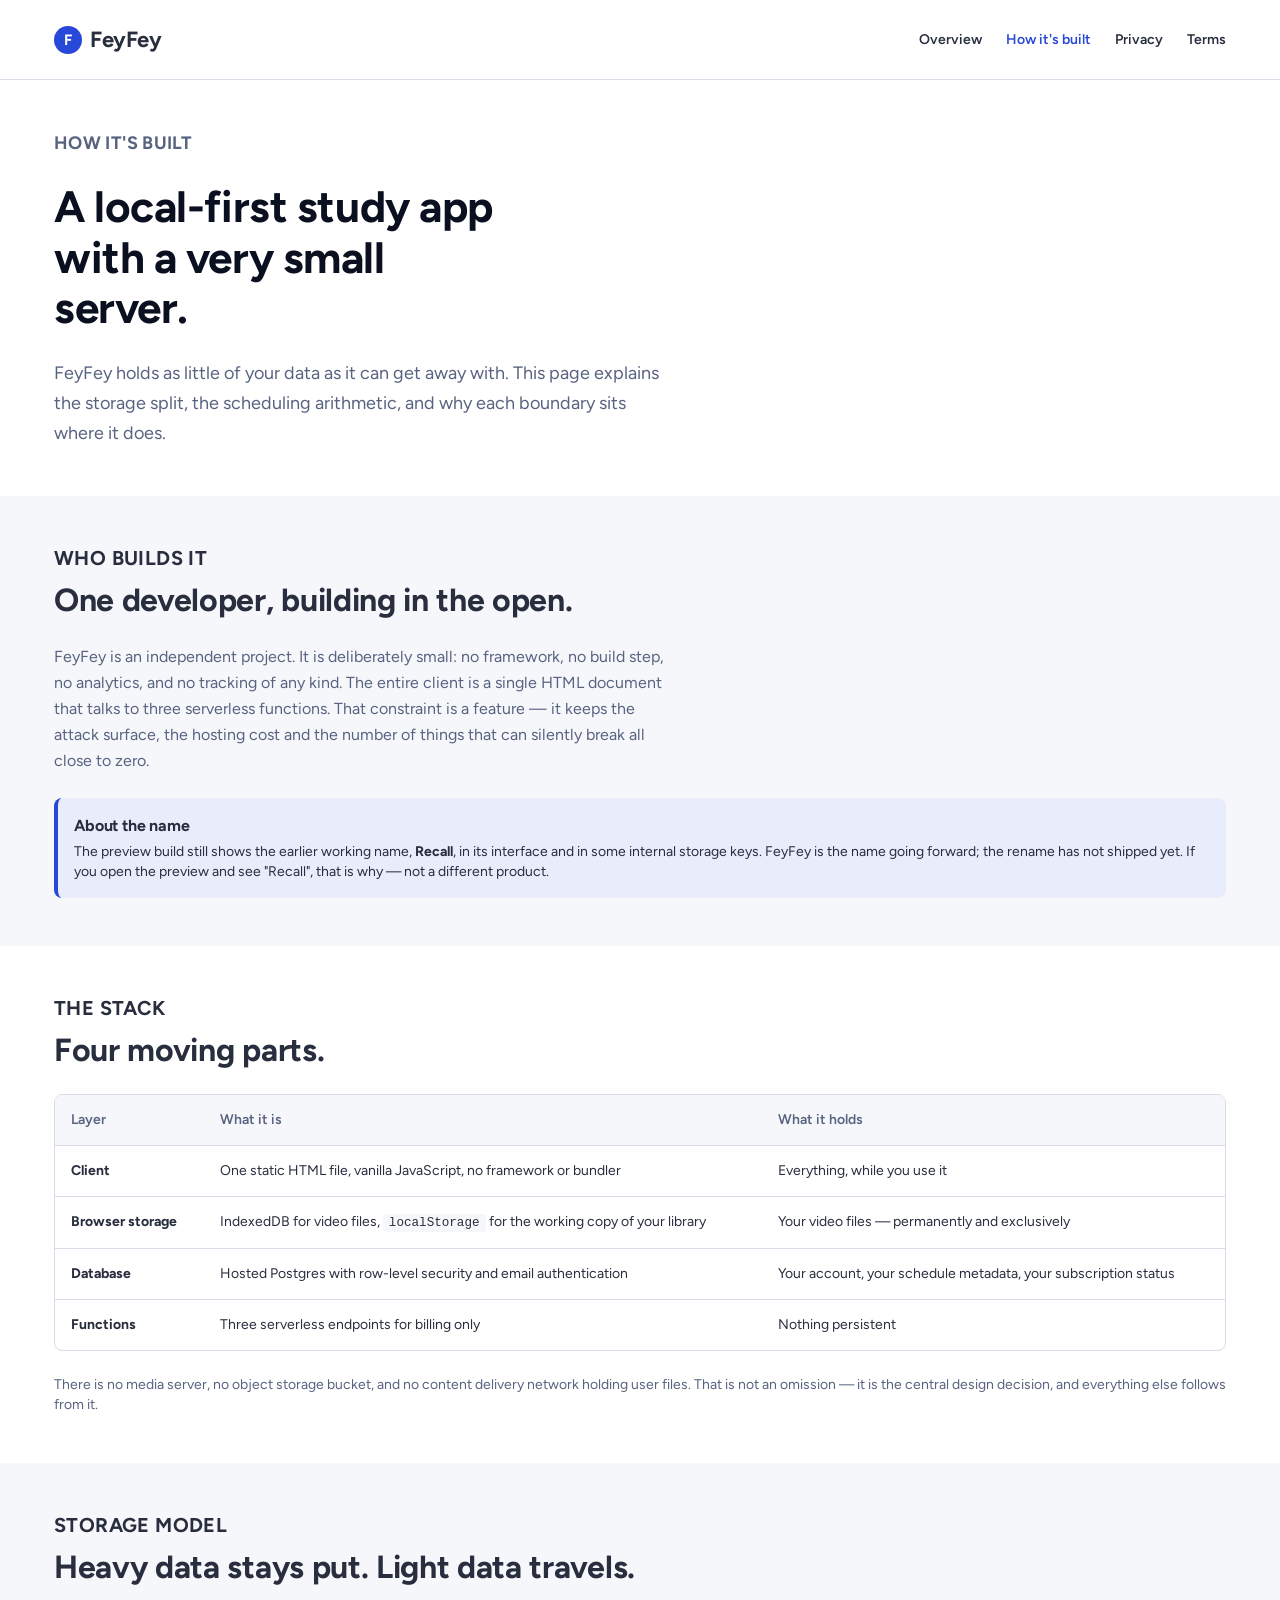
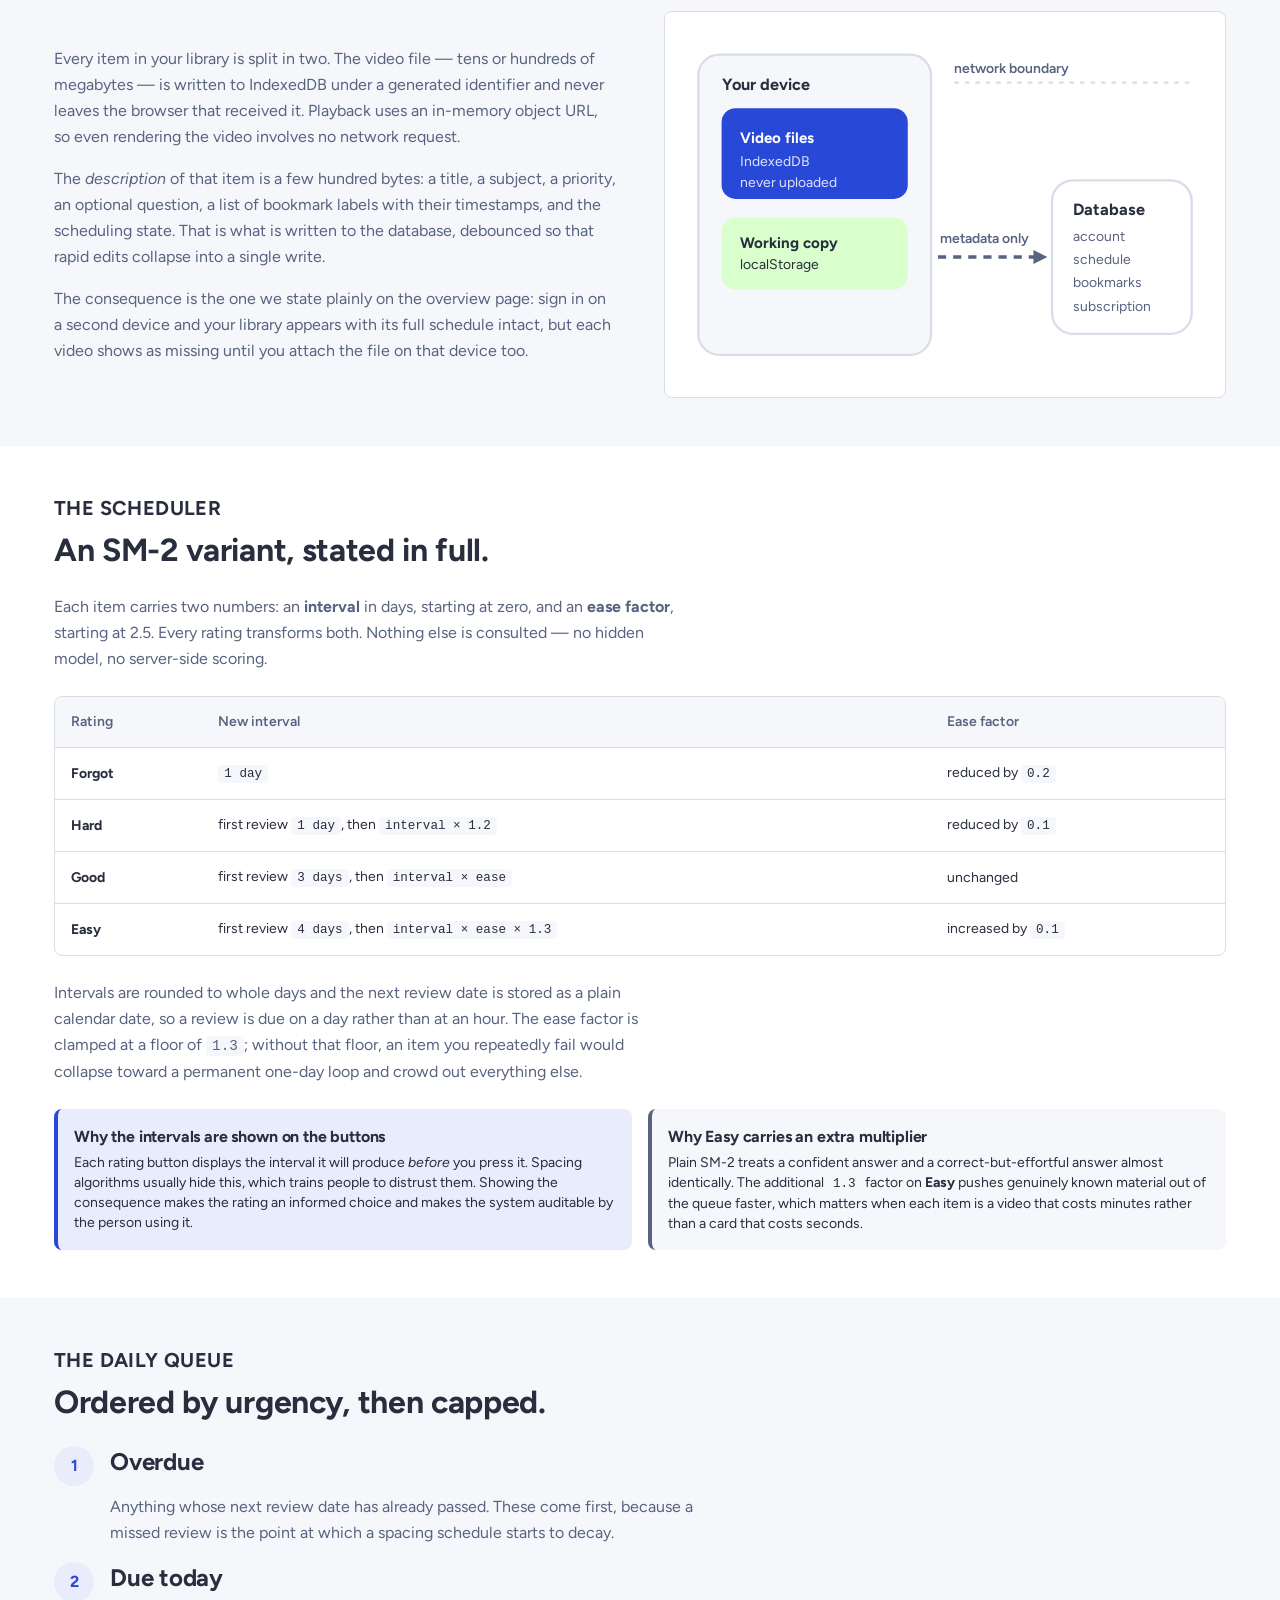
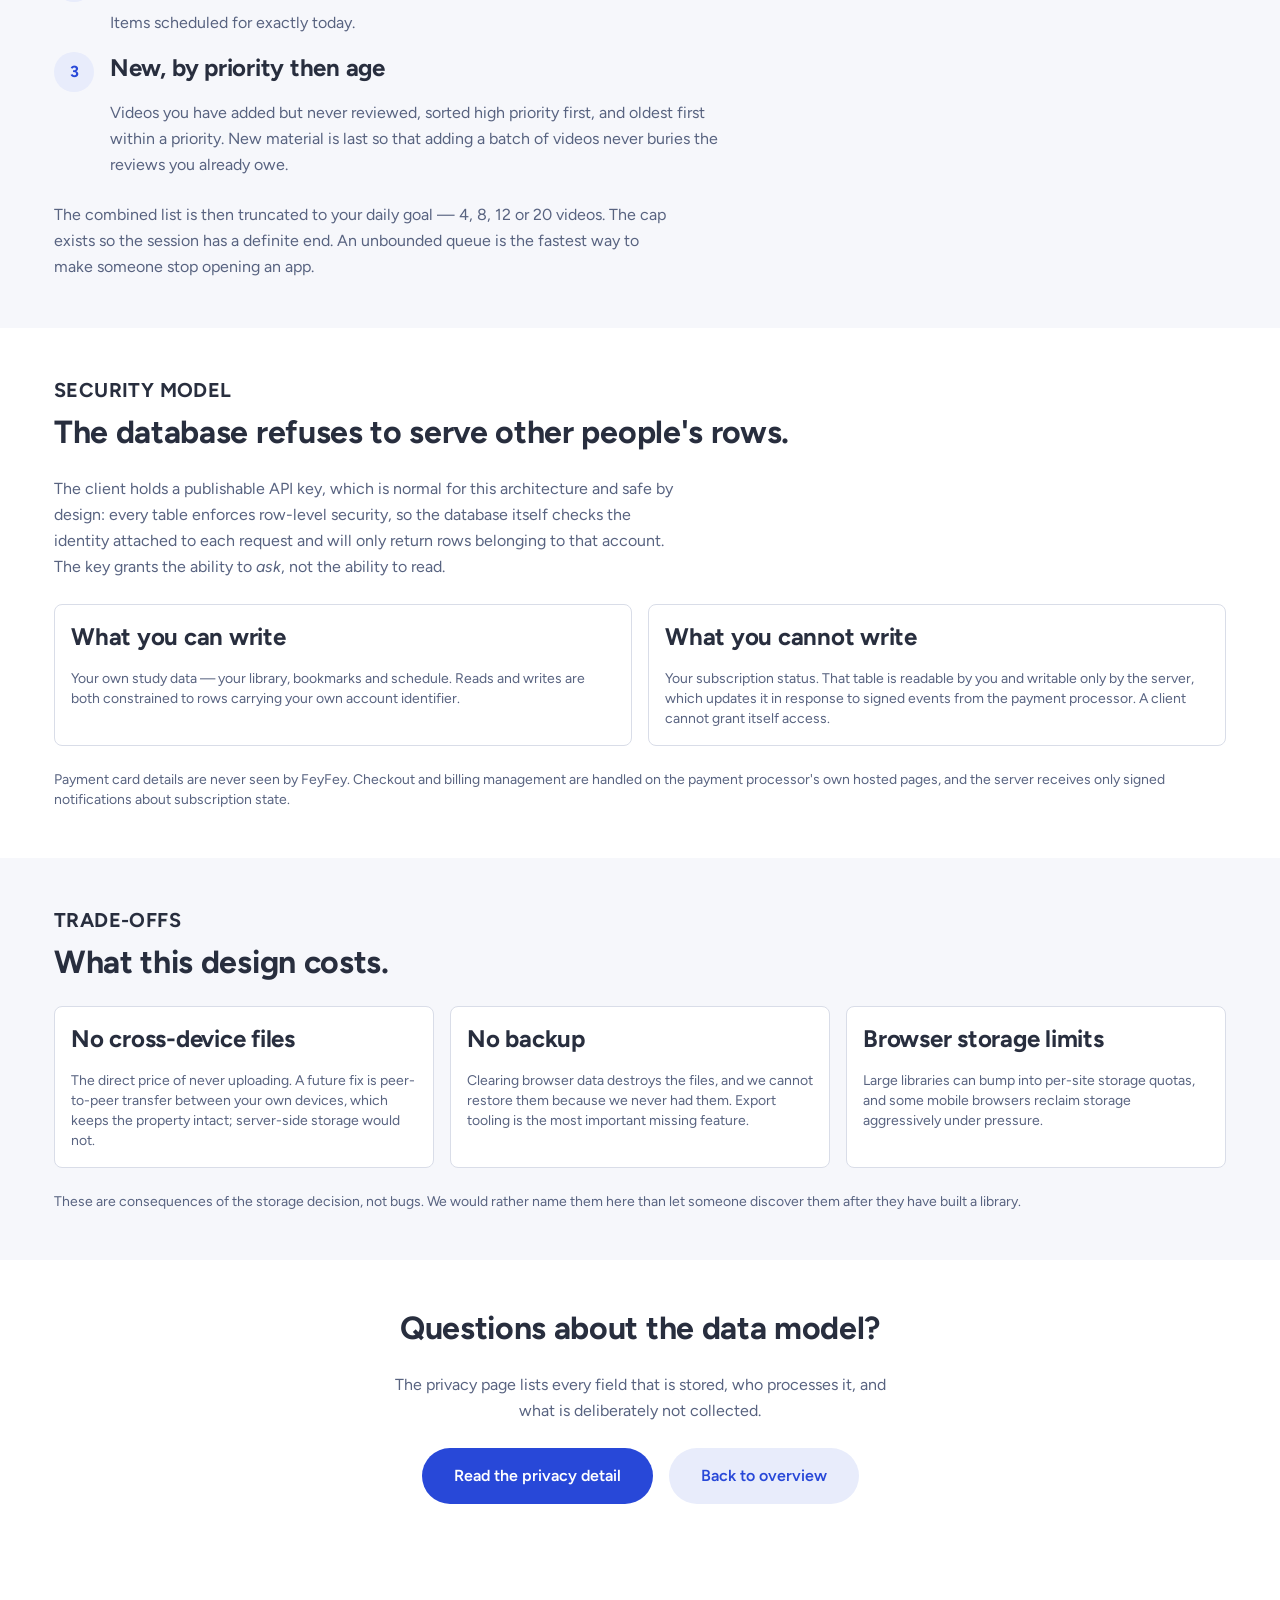
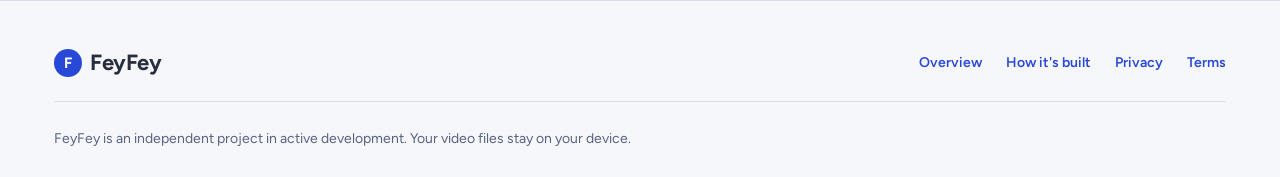
==== developer.html @ ce013bfa "Add FeyFey public site: overview, architecture, privacy and terms Four static pages, no build step. " ====
<!doctype html>
<html lang="en">
<head>
<meta charset="utf-8">
<meta name="viewport" content="width=device-width, initial-scale=1">
<title>How FeyFey is built — architecture, scheduling and data boundaries</title>
<meta name="description" content="The engineering behind FeyFey: a local-first storage model, an SM-2 derived spacing scheduler, row-level security, and the trade-offs behind each decision.">
<link rel="icon" href='data:image/svg+xml,<svg xmlns="http://www.w3.org/2000/svg" viewBox="0 0 64 64"><rect width="64" height="64" rx="16" fill="%232848d8"/><text x="32" y="45" font-family="Figtree,Arial,sans-serif" font-size="38" font-weight="700" fill="%23fff" text-anchor="middle">F</text></svg>'>
<link rel="preconnect" href="https://fonts.googleapis.com">
<link rel="preconnect" href="https://fonts.gstatic.com" crossorigin>
<link href="https://fonts.googleapis.com/css2?family=Figtree:wght@400;600;700&display=swap" rel="stylesheet">
<link rel="stylesheet" href="assets/styles.css">
</head>
<body>

<header class="site-header">
  <div class="container">
    <a class="wordmark" href="index.html"><span class="dot">F</span> FeyFey</a>
    <nav class="site-nav" aria-label="Main">
      <a href="index.html">Overview</a>
      <a href="developer.html" aria-current="page">How it's built</a>
      <a href="privacy.html">Privacy</a>
      <a href="terms.html">Terms</a>
    </nav>
  </div>
</header>

<main>

  <section class="hero">
    <div class="container stack-lg">
      <p class="eyebrow">How it's built</p>
      <h1>A local-first study app with a very small server.</h1>
      <p>FeyFey holds as little of your data as it can get away with. This page explains
         the storage split, the scheduling arithmetic, and why each boundary sits where
         it does.</p>
    </div>
  </section>

  <section class="section section-muted">
    <div class="container stack-lg">
      <div>
        <p class="eyebrow">Who builds it</p>
        <h2 class="h-lg">One developer, building in the open.</h2>
      </div>
      <p class="muted measure">FeyFey is an independent project. It is deliberately small:
         no framework, no build step, no analytics, and no tracking of any kind. The
         entire client is a single HTML document that talks to three serverless functions.
         That constraint is a feature &mdash; it keeps the attack surface, the hosting
         cost and the number of things that can silently break all close to zero.</p>
      <div class="callout callout-info">
        <h3>About the name</h3>
        <p>The preview build still shows the earlier working name, <strong>Recall</strong>,
           in its interface and in some internal storage keys. FeyFey is the name going
           forward; the rename has not shipped yet. If you open the preview and see
           "Recall", that is why &mdash; not a different product.</p>
      </div>
    </div>
  </section>

  <section class="section">
    <div class="container stack-lg">
      <div>
        <p class="eyebrow">The stack</p>
        <h2 class="h-lg">Four moving parts.</h2>
      </div>
      <div class="table-wrap">
        <table>
          <thead>
            <tr><th>Layer</th><th>What it is</th><th>What it holds</th></tr>
          </thead>
          <tbody>
            <tr><td><strong>Client</strong></td><td>One static HTML file, vanilla JavaScript, no framework or bundler</td><td>Everything, while you use it</td></tr>
            <tr><td><strong>Browser storage</strong></td><td>IndexedDB for video files, <code>localStorage</code> for the working copy of your library</td><td>Your video files &mdash; permanently and exclusively</td></tr>
            <tr><td><strong>Database</strong></td><td>Hosted Postgres with row-level security and email authentication</td><td>Your account, your schedule metadata, your subscription status</td></tr>
            <tr><td><strong>Functions</strong></td><td>Three serverless endpoints for billing only</td><td>Nothing persistent</td></tr>
          </tbody>
        </table>
      </div>
      <p class="small muted">There is no media server, no object storage bucket, and no
         content delivery network holding user files. That is not an omission &mdash; it
         is the central design decision, and everything else follows from it.</p>
    </div>
  </section>

  <section class="section section-muted" id="storage">
    <div class="container stack-lg">
      <div>
        <p class="eyebrow">Storage model</p>
        <h2 class="h-lg">Heavy data stays put. Light data travels.</h2>
      </div>
      <div class="split">
        <div class="stack">
          <p class="muted">Every item in your library is split in two. The video file &mdash;
             tens or hundreds of megabytes &mdash; is written to IndexedDB under a
             generated identifier and never leaves the browser that received it.
             Playback uses an in-memory object URL, so even rendering the video involves
             no network request.</p>
          <p class="muted">The <em>description</em> of that item is a few hundred bytes:
             a title, a subject, a priority, an optional question, a list of bookmark
             labels with their timestamps, and the scheduling state. That is what is
             written to the database, debounced so that rapid edits collapse into a
             single write.</p>
          <p class="muted">The consequence is the one we state plainly on the overview
             page: sign in on a second device and your library appears with its full
             schedule intact, but each video shows as missing until you attach the file
             on that device too.</p>
        </div>
        <div class="card" style="padding:var(--space-md)">
          <svg viewBox="0 0 440 290" role="img" aria-label="Diagram: video files remain in browser storage; only metadata crosses the network to the database.">
            <rect x="8" y="16" width="200" height="258" rx="18" fill="var(--color-surface-muted)" stroke="var(--color-border)" stroke-width="2"/>
            <text x="28" y="46" font-size="14" font-weight="700" fill="var(--color-ink)">Your device</text>
            <rect x="28" y="62" width="160" height="78" rx="12" fill="var(--color-primary)"/>
            <text x="44" y="92" font-size="13" font-weight="700" fill="#fff">Video files</text>
            <text x="44" y="112" font-size="12" fill="rgba(255,255,255,.85)">IndexedDB</text>
            <text x="44" y="130" font-size="12" fill="rgba(255,255,255,.85)">never uploaded</text>
            <rect x="28" y="156" width="160" height="62" rx="12" fill="var(--color-accent-lime)"/>
            <text x="44" y="182" font-size="13" font-weight="700" fill="var(--color-ink)">Working copy</text>
            <text x="44" y="200" font-size="12" fill="var(--color-ink)">localStorage</text>

            <path d="M214 190 L300 190" stroke="var(--color-slate)" stroke-width="3" stroke-dasharray="7 6"/>
            <path d="M296 184 L308 190 L296 196 Z" fill="var(--color-slate)"/>
            <text x="216" y="178" font-size="12" font-weight="600" fill="var(--color-slate)">metadata only</text>

            <rect x="312" y="124" width="120" height="132" rx="18" fill="var(--color-surface)" stroke="var(--color-border)" stroke-width="2"/>
            <text x="330" y="154" font-size="14" font-weight="700" fill="var(--color-ink)">Database</text>
            <text x="330" y="176" font-size="12" fill="var(--color-slate)">account</text>
            <text x="330" y="196" font-size="12" fill="var(--color-slate)">schedule</text>
            <text x="330" y="216" font-size="12" fill="var(--color-slate)">bookmarks</text>
            <text x="330" y="236" font-size="12" fill="var(--color-slate)">subscription</text>

            <line x1="228" y1="40" x2="432" y2="40" stroke="var(--color-border)" stroke-width="2" stroke-dasharray="4 5"/>
            <text x="228" y="32" font-size="12" font-weight="600" fill="var(--color-slate)">network boundary</text>
          </svg>
        </div>
      </div>
    </div>
  </section>

  <section class="section" id="scheduler">
    <div class="container stack-lg">
      <div>
        <p class="eyebrow">The scheduler</p>
        <h2 class="h-lg">An SM-2 variant, stated in full.</h2>
      </div>
      <p class="muted measure">Each item carries two numbers: an <strong>interval</strong>
         in days, starting at zero, and an <strong>ease factor</strong>, starting at 2.5.
         Every rating transforms both. Nothing else is consulted &mdash; no hidden model,
         no server-side scoring.</p>

      <div class="table-wrap">
        <table>
          <thead>
            <tr><th>Rating</th><th>New interval</th><th>Ease factor</th></tr>
          </thead>
          <tbody>
            <tr>
              <td><strong>Forgot</strong></td>
              <td><code>1 day</code></td>
              <td>reduced by <code>0.2</code></td>
            </tr>
            <tr>
              <td><strong>Hard</strong></td>
              <td>first review <code>1 day</code>, then <code>interval &times; 1.2</code></td>
              <td>reduced by <code>0.1</code></td>
            </tr>
            <tr>
              <td><strong>Good</strong></td>
              <td>first review <code>3 days</code>, then <code>interval &times; ease</code></td>
              <td>unchanged</td>
            </tr>
            <tr>
              <td><strong>Easy</strong></td>
              <td>first review <code>4 days</code>, then <code>interval &times; ease &times; 1.3</code></td>
              <td>increased by <code>0.1</code></td>
            </tr>
          </tbody>
        </table>
      </div>

      <p class="muted measure">Intervals are rounded to whole days and the next review
         date is stored as a plain calendar date, so a review is due on a day rather than
         at an hour. The ease factor is clamped at a floor of <code>1.3</code>; without
         that floor, an item you repeatedly fail would collapse toward a permanent
         one-day loop and crowd out everything else.</p>

      <div class="grid-2">
        <div class="callout callout-info">
          <h3>Why the intervals are shown on the buttons</h3>
          <p>Each rating button displays the interval it will produce <em>before</em> you
             press it. Spacing algorithms usually hide this, which trains people to
             distrust them. Showing the consequence makes the rating an informed choice
             and makes the system auditable by the person using it.</p>
        </div>
        <div class="callout">
          <h3>Why Easy carries an extra multiplier</h3>
          <p>Plain SM-2 treats a confident answer and a correct-but-effortful answer
             almost identically. The additional <code>1.3</code> factor on
             <strong>Easy</strong> pushes genuinely known material out of the queue
             faster, which matters when each item is a video that costs minutes rather
             than a card that costs seconds.</p>
        </div>
      </div>
    </div>
  </section>

  <section class="section section-muted">
    <div class="container stack-lg">
      <div>
        <p class="eyebrow">The daily queue</p>
        <h2 class="h-lg">Ordered by urgency, then capped.</h2>
      </div>
      <div class="steps">
        <div class="step">
          <div class="stack">
            <h3 class="h-md">Overdue</h3>
            <p class="muted measure">Anything whose next review date has already passed.
               These come first, because a missed review is the point at which a spacing
               schedule starts to decay.</p>
          </div>
        </div>
        <div class="step">
          <div class="stack">
            <h3 class="h-md">Due today</h3>
            <p class="muted measure">Items scheduled for exactly today.</p>
          </div>
        </div>
        <div class="step">
          <div class="stack">
            <h3 class="h-md">New, by priority then age</h3>
            <p class="muted measure">Videos you have added but never reviewed, sorted
               high priority first, and oldest first within a priority. New material is
               last so that adding a batch of videos never buries the reviews you already
               owe.</p>
          </div>
        </div>
      </div>
      <p class="muted measure">The combined list is then truncated to your daily goal
         &mdash; 4, 8, 12 or 20 videos. The cap exists so the session has a definite end.
         An unbounded queue is the fastest way to make someone stop opening an app.</p>
    </div>
  </section>

  <section class="section">
    <div class="container stack-lg">
      <div>
        <p class="eyebrow">Security model</p>
        <h2 class="h-lg">The database refuses to serve other people's rows.</h2>
      </div>
      <p class="muted measure">The client holds a publishable API key, which is normal
         for this architecture and safe by design: every table enforces row-level
         security, so the database itself checks the identity attached to each request
         and will only return rows belonging to that account. The key grants the ability
         to <em>ask</em>, not the ability to read.</p>
      <div class="grid-2">
        <div class="card stack">
          <h3 class="h-md">What you can write</h3>
          <p class="muted small">Your own study data &mdash; your library, bookmarks and
             schedule. Reads and writes are both constrained to rows carrying your own
             account identifier.</p>
        </div>
        <div class="card stack">
          <h3 class="h-md">What you cannot write</h3>
          <p class="muted small">Your subscription status. That table is readable by you
             and writable only by the server, which updates it in response to signed
             events from the payment processor. A client cannot grant itself access.</p>
        </div>
      </div>
      <p class="small muted">Payment card details are never seen by FeyFey. Checkout and
         billing management are handled on the payment processor's own hosted pages, and
         the server receives only signed notifications about subscription state.</p>
    </div>
  </section>

  <section class="section section-muted">
    <div class="container stack-lg">
      <div>
        <p class="eyebrow">Trade-offs</p>
        <h2 class="h-lg">What this design costs.</h2>
      </div>
      <div class="grid-3">
        <div class="card stack">
          <h3 class="h-md">No cross-device files</h3>
          <p class="muted small">The direct price of never uploading. A future fix is
             peer-to-peer transfer between your own devices, which keeps the property
             intact; server-side storage would not.</p>
        </div>
        <div class="card stack">
          <h3 class="h-md">No backup</h3>
          <p class="muted small">Clearing browser data destroys the files, and we cannot
             restore them because we never had them. Export tooling is the most important
             missing feature.</p>
        </div>
        <div class="card stack">
          <h3 class="h-md">Browser storage limits</h3>
          <p class="muted small">Large libraries can bump into per-site storage quotas,
             and some mobile browsers reclaim storage aggressively under pressure.</p>
        </div>
      </div>
      <p class="small muted">These are consequences of the storage decision, not bugs. We
         would rather name them here than let someone discover them after they have built
         a library.</p>
    </div>
  </section>

  <section class="section">
    <div class="container stack-lg" style="text-align:center">
      <h2 class="h-lg">Questions about the data model?</h2>
      <p class="muted" style="margin-inline:auto;max-width:52ch">The privacy page lists
         every field that is stored, who processes it, and what is deliberately not
         collected.</p>
      <div class="btn-row" style="justify-content:center">
        <a class="btn btn-primary btn-lg" href="privacy.html">Read the privacy detail</a>
        <a class="btn btn-tonal btn-lg" href="index.html">Back to overview</a>
      </div>
    </div>
  </section>

</main>

<footer class="site-footer">
  <div class="container">
    <div class="footer-grid">
      <a class="wordmark" href="index.html"><span class="dot">F</span> FeyFey</a>
      <nav class="footer-links" aria-label="Footer">
        <a href="index.html">Overview</a>
        <a href="developer.html">How it's built</a>
        <a href="privacy.html">Privacy</a>
        <a href="terms.html">Terms</a>
      </nav>
    </div>
    <p class="footer-note">FeyFey is an independent project in active development.
       Your video files stay on your device.</p>
  </div>
</footer>

</body>
</html>
---- assets/styles.css ----
/* FeyFey site design tokens.
   Design language derived from a measured study of calm, friendly study UI
   (see DESIGN-NOTES.md). Brand hue and typeface are FeyFey's own. */

:root {
  /* Brand */
  --color-primary: #2848d8;
  --color-primary-hover: #2338b8;
  --color-on-primary: #ffffff;
  --color-primary-subtle: #e8ecfb;
  --color-primary-subtle-hover: #d6ddf7;
  --color-focus-ring: #93a4ee;

  /* Ink */
  --color-ink: #282e3e;
  --color-ink-strong: #0b1020;
  --color-slate: #586380;

  /* Surfaces */
  --color-surface: #ffffff;
  --color-surface-muted: #f6f7fb;
  --color-surface-muted-hover: #edeff4;
  --color-border: #d9dde8;

  /* Illustration accents. Never used for controls. */
  --color-accent-teal: #12c1cb;
  --color-accent-lime: #d9ffcc;
  --color-accent-amber: #ffb84d;

  /* Type scale */
  --font-sans: Figtree, -apple-system, BlinkMacSystemFont, "Segoe UI", sans-serif;
  --font-mono: ui-monospace, SFMono-Regular, "SF Mono", Menlo, Consolas, monospace;

  --text-display: 44px;      --leading-display: 56px;
  --text-heading-lg: 32px;   --leading-heading-lg: 40px;
  --text-heading-md: 24px;   --leading-heading-md: 32px;
  --text-eyebrow: 20px;      --leading-eyebrow: 28px;
  --text-body-lg: 16px;      --leading-body-lg: 26px;
  --text-body-sm: 14px;      --leading-body-sm: 20px;

  /* Shape */
  --radius-sm: 4px;
  --radius-md: 8px;
  --radius-lg: 24px;
  --radius-pill: 200px;
  --radius-full: 9999px;

  /* Space, 8px grid */
  --space-xxs: 4px;
  --space-xs: 8px;
  --space-sm: 16px;
  --space-md: 24px;
  --space-lg: 32px;
  --space-xl: 48px;
  --container: 1220px;

  /* Elevation. Tinted with ink, never black. */
  --shadow-sm: 0 2px 4px rgba(40, 46, 62, 0.1);
  --shadow-md: 0 4px 16px rgba(40, 46, 62, 0.1);

  /* Motion */
  --motion-fast: 120ms cubic-bezier(0.47, 0, 0.745, 0.715);
  --motion-pop: 350ms cubic-bezier(0.35, 1.85, 0.25, 1);
}

*, *::before, *::after { box-sizing: border-box; }

html { scroll-behavior: smooth; }

body {
  margin: 0;
  background: var(--color-surface);
  color: var(--color-ink);
  font: 400 var(--text-body-lg) / var(--leading-body-lg) var(--font-sans);
  -webkit-font-smoothing: antialiased;
}

h1, h2, h3 { margin: 0; font-weight: 700; letter-spacing: -0.01em; }
p { margin: 0; }
img, svg { display: block; max-width: 100%; }

a {
  color: var(--color-primary);
  font-weight: 600;
  text-decoration: none;
  border-radius: var(--radius-sm);
  transition: color var(--motion-fast);
}
a:hover { color: var(--color-primary-hover); }

:focus-visible {
  outline: 2px solid var(--color-focus-ring);
  outline-offset: 2px;
  border-radius: var(--radius-sm);
}

/* ---------- Layout ---------- */

.container {
  width: 100%;
  max-width: var(--container);
  margin: 0 auto;
  padding: 0 var(--space-md);
}

.section { padding: var(--space-xl) 0; }
.section-muted { background: var(--color-surface-muted); }

.stack > * + * { margin-top: var(--space-sm); }
.stack-lg > * + * { margin-top: var(--space-md); }

.eyebrow {
  font-size: var(--text-eyebrow);
  line-height: var(--leading-eyebrow);
  font-weight: 700;
  text-transform: uppercase;
  letter-spacing: 0.02em;
  color: var(--color-ink);
  margin-bottom: var(--space-xs);
}

.h-lg { font-size: var(--text-heading-lg); line-height: var(--leading-heading-lg); }
.h-md { font-size: var(--text-heading-md); line-height: var(--leading-heading-md); }
.muted { color: var(--color-slate); }
.small { font-size: var(--text-body-sm); line-height: var(--leading-body-sm); }
.measure { max-width: 62ch; }

/* ---------- Header ---------- */

.site-header {
  position: sticky;
  top: 0;
  z-index: 20;
  height: 80px;
  display: flex;
  align-items: center;
  background: var(--color-surface);
  border-bottom: 1px solid var(--color-border);
}

.site-header .container {
  display: flex;
  align-items: center;
  gap: var(--space-md);
}

.wordmark {
  display: inline-flex;
  align-items: center;
  gap: var(--space-xs);
  font-size: 22px;
  font-weight: 700;
  color: var(--color-ink);
  letter-spacing: -0.02em;
}
.wordmark:hover { color: var(--color-ink); }
.wordmark .dot {
  width: 28px;
  height: 28px;
  border-radius: var(--radius-full);
  background: var(--color-primary);
  display: grid;
  place-items: center;
  color: var(--color-on-primary);
  font-size: 15px;
  font-weight: 700;
}

.site-nav {
  display: flex;
  align-items: center;
  gap: var(--space-md);
  margin-left: auto;
}
.site-nav a {
  color: var(--color-ink);
  font-size: var(--text-body-sm);
  font-weight: 600;
}
.site-nav a:hover { color: var(--color-primary-hover); }
.site-nav a[aria-current="page"] { color: var(--color-primary); }

/* ---------- Buttons ---------- */

.btn {
  display: inline-flex;
  align-items: center;
  justify-content: center;
  gap: var(--space-xs);
  border: 0;
  cursor: pointer;
  font-family: inherit;
  font-size: var(--text-body-lg);
  font-weight: 600;
  line-height: 24px;
  padding: 12px 24px;
  border-radius: var(--radius-pill);
  transition: background-color var(--motion-fast), color var(--motion-fast),
              box-shadow var(--motion-fast);
}
.btn-primary { background: var(--color-primary); color: var(--color-on-primary); }
.btn-primary:hover { background: var(--color-primary-hover); color: var(--color-on-primary); }
.btn-tonal { background: var(--color-primary-subtle); color: var(--color-primary); }
.btn-tonal:hover { background: var(--color-primary-subtle-hover); color: var(--color-primary); }
.btn-lg { padding: 16px 32px; }
.btn-sm { font-size: var(--text-body-sm); line-height: 20px; padding: 10px 16px; }

.btn-row { display: flex; flex-wrap: wrap; gap: var(--space-sm); }

.pill {
  display: inline-flex;
  align-items: center;
  gap: 6px;
  background: var(--color-surface-muted);
  color: var(--color-slate);
  font-size: var(--text-body-sm);
  font-weight: 600;
  padding: 6px 14px;
  border-radius: var(--radius-pill);
}
.pill-live::before {
  content: "";
  width: 8px; height: 8px;
  border-radius: var(--radius-full);
  background: var(--color-accent-teal);
}

/* ---------- Hero ---------- */

.hero { padding: var(--space-xl) 0; }
.hero h1 {
  font-size: clamp(32px, 5vw, var(--text-display));
  line-height: 1.15;
  color: var(--color-ink-strong);
  max-width: 16ch;
}
.hero p { font-size: 18px; line-height: 30px; color: var(--color-slate); max-width: 52ch; }

.split {
  display: grid;
  grid-template-columns: 1fr 1fr;
  gap: var(--space-xl);
  align-items: center;
}

/* ---------- Tiles & cards ---------- */

.tiles {
  display: grid;
  grid-template-columns: repeat(3, 1fr);
  gap: var(--space-sm);
}

.tile {
  border-radius: var(--radius-lg);
  padding: var(--space-md);
  overflow: hidden;
  display: flex;
  flex-direction: column;
  gap: var(--space-sm);
  min-height: 240px;
}
.tile h3 { font-size: var(--text-heading-md); line-height: var(--leading-heading-md); }
.tile p { font-size: var(--text-body-sm); line-height: var(--leading-body-sm); }
.tile svg { margin-top: auto; }

.tile-primary { background: var(--color-primary); color: var(--color-on-primary); }
.tile-primary p { color: rgba(255, 255, 255, 0.82); }
.tile-teal { background: var(--color-accent-teal); color: var(--color-ink); }
.tile-lime { background: var(--color-accent-lime); color: var(--color-ink); }
.tile-muted { background: var(--color-surface-muted); color: var(--color-ink); }

.card {
  background: var(--color-surface);
  border: 1px solid var(--color-border);
  border-radius: var(--radius-md);
  padding: var(--space-sm);
}

.grid-2 { display: grid; grid-template-columns: repeat(2, 1fr); gap: var(--space-sm); }
.grid-3 { display: grid; grid-template-columns: repeat(3, 1fr); gap: var(--space-sm); }

/* ---------- Steps ---------- */

.steps { counter-reset: step; display: grid; gap: var(--space-sm); }
.step {
  display: grid;
  grid-template-columns: 40px 1fr;
  gap: var(--space-sm);
  align-items: start;
}
.step::before {
  counter-increment: step;
  content: counter(step);
  width: 40px; height: 40px;
  border-radius: var(--radius-full);
  background: var(--color-primary-subtle);
  color: var(--color-primary);
  display: grid;
  place-items: center;
  font-weight: 700;
}

/* ---------- Callouts ---------- */

.callout {
  border-radius: var(--radius-md);
  padding: var(--space-sm);
  background: var(--color-surface-muted);
  border-left: 4px solid var(--color-slate);
}
.callout-warn { background: #fff6e8; border-left-color: var(--color-accent-amber); }
.callout-info { background: var(--color-primary-subtle); border-left-color: var(--color-primary); }
.callout h3 { font-size: var(--text-body-lg); line-height: 24px; margin-bottom: var(--space-xxs); }
.callout p { font-size: var(--text-body-sm); line-height: var(--leading-body-sm); }

/* ---------- Tables ---------- */

.table-wrap { overflow-x: auto; border: 1px solid var(--color-border); border-radius: var(--radius-md); }
table { width: 100%; border-collapse: collapse; font-size: var(--text-body-sm); }
th, td { text-align: left; padding: 12px var(--space-sm); border-bottom: 1px solid var(--color-border); }
th { font-weight: 600; color: var(--color-slate); background: var(--color-surface-muted); white-space: nowrap; }
tbody tr:last-child td { border-bottom: 0; }
td code, p code, li code {
  font-family: var(--font-mono);
  font-size: 0.9em;
  background: var(--color-surface-muted);
  padding: 2px 6px;
  border-radius: var(--radius-sm);
}

/* ---------- Prose ---------- */

.prose { max-width: 72ch; }
.prose h2 { font-size: var(--text-heading-md); line-height: var(--leading-heading-md); margin-top: var(--space-lg); }
.prose h3 { font-size: var(--text-body-lg); line-height: 24px; margin-top: var(--space-md); }
.prose p, .prose ul, .prose ol { margin-top: var(--space-xs); }
.prose ul, .prose ol { padding-left: var(--space-md); }
.prose li { margin-top: var(--space-xxs); }
.prose li::marker { color: var(--color-slate); }

/* ---------- Footer ---------- */

.site-footer {
  background: var(--color-surface-muted);
  border-top: 1px solid var(--color-border);
  padding: var(--space-xl) 0 var(--space-lg);
  margin-top: var(--space-xl);
}
.footer-grid { display: flex; flex-wrap: wrap; gap: var(--space-md); align-items: center; }
.footer-links { display: flex; flex-wrap: wrap; gap: var(--space-md); margin-left: auto; }
.footer-links a { font-size: var(--text-body-sm); }
.footer-note {
  margin-top: var(--space-md);
  padding-top: var(--space-md);
  border-top: 1px solid var(--color-border);
  color: var(--color-slate);
  font-size: var(--text-body-sm);
}

/* ---------- Motion ---------- */

.pop { animation: popIn var(--motion-pop) both; }
.pop:nth-child(2) { animation-delay: 60ms; }
.pop:nth-child(3) { animation-delay: 120ms; }

@keyframes popIn {
  from { opacity: 0; transform: scale(0.94); }
  to   { opacity: 1; transform: scale(1); }
}

@media (prefers-reduced-motion: reduce) {
  html { scroll-behavior: auto; }
  *, *::before, *::after {
    animation-duration: 1ms !important;
    animation-iteration-count: 1 !important;
    transition-duration: 1ms !important;
  }
}

/* ---------- Responsive ---------- */

@media (max-width: 900px) {
  .split, .tiles, .grid-2, .grid-3 { grid-template-columns: 1fr; }
  .section { padding: var(--space-lg) 0; }
  .site-nav { gap: var(--space-sm); }
}

@media (max-width: 620px) {
  .site-header { height: auto; padding: var(--space-xs) 0; }
  .site-header .container { flex-wrap: wrap; gap: var(--space-xs); }
  .site-nav { margin-left: 0; width: 100%; }
}
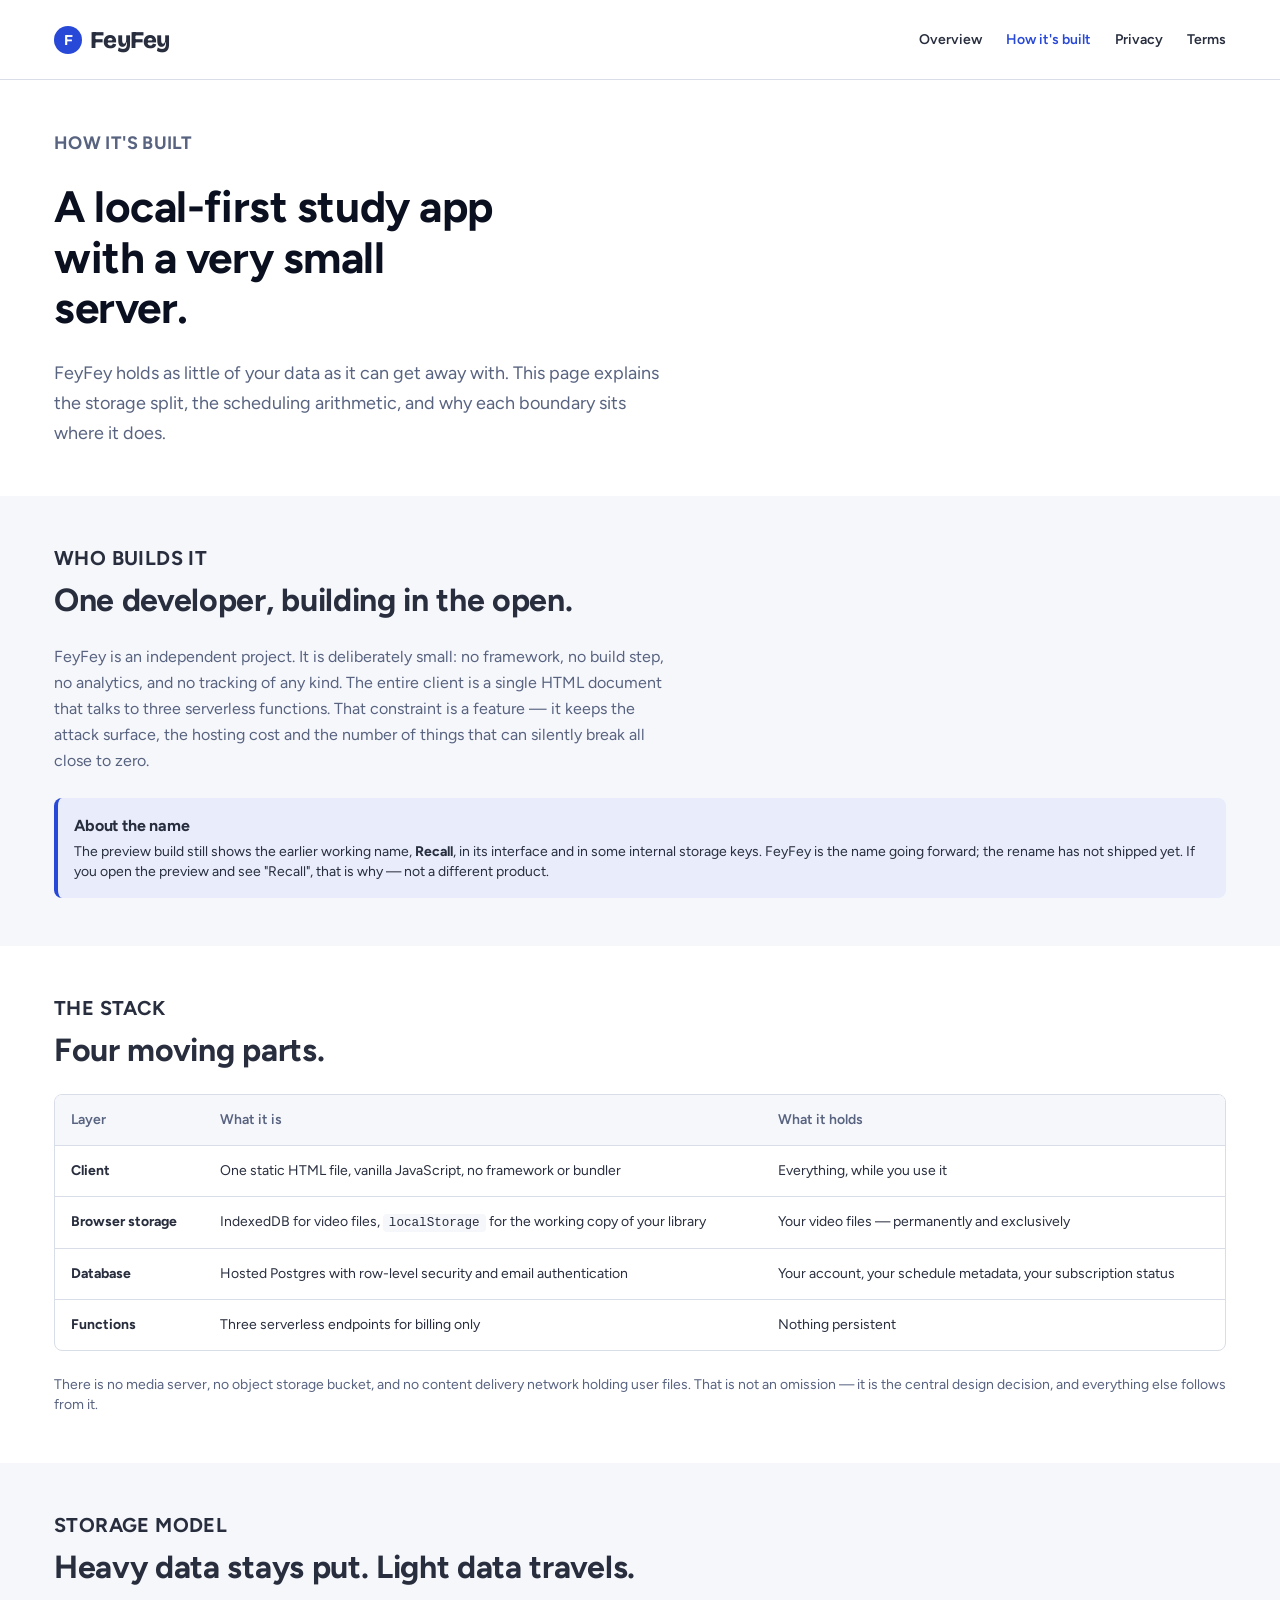
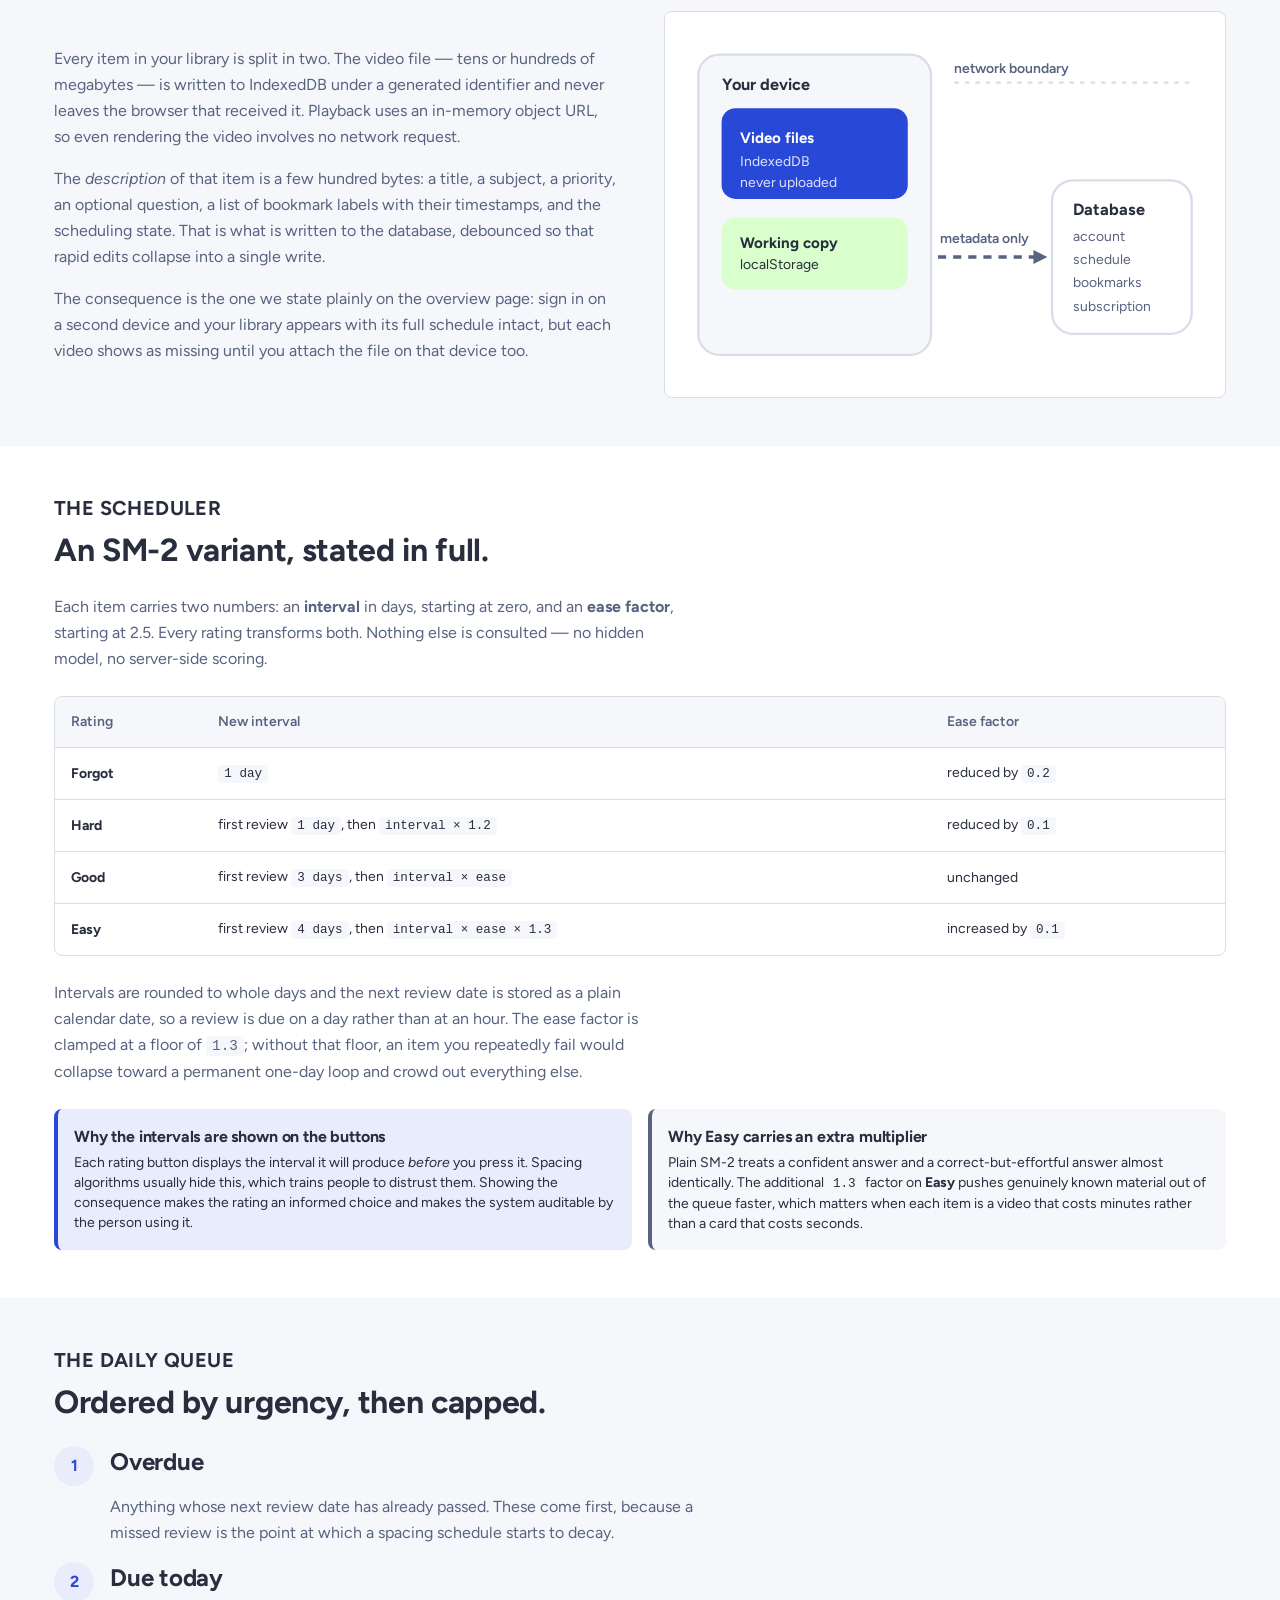
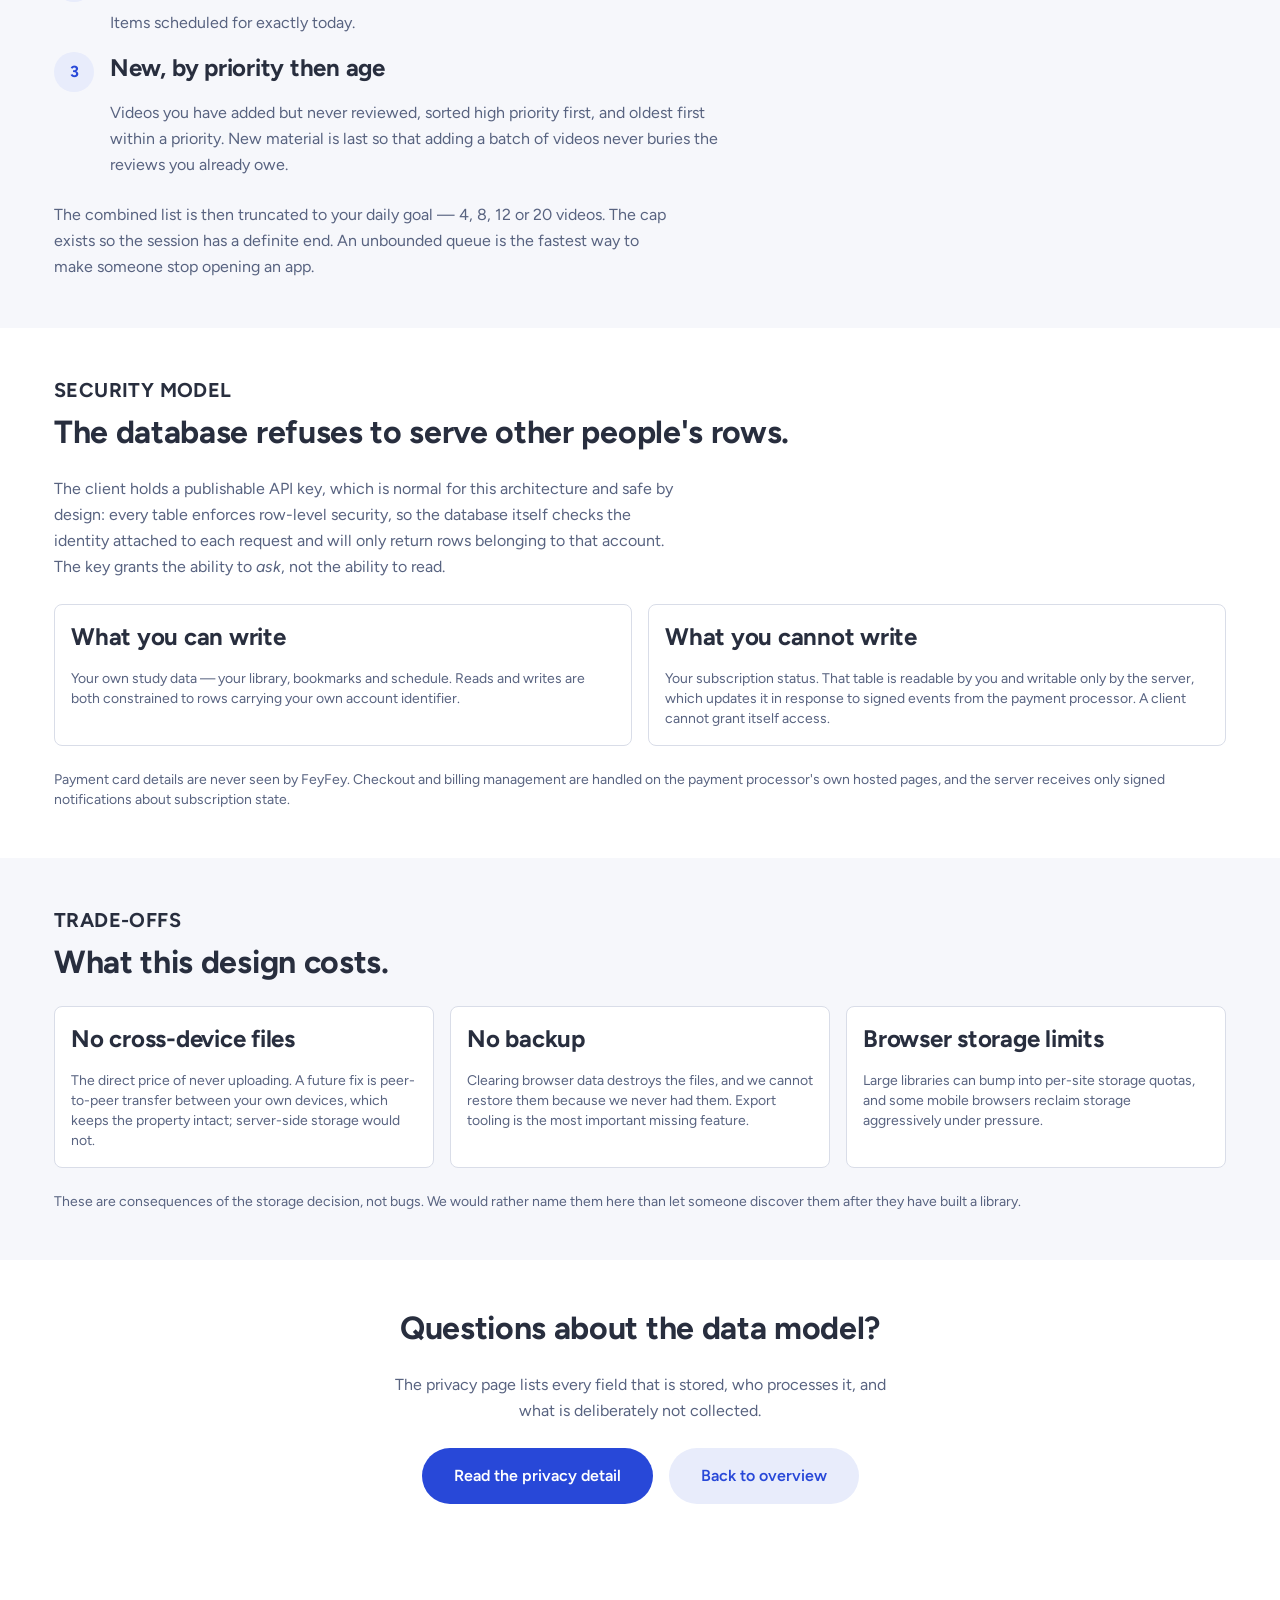
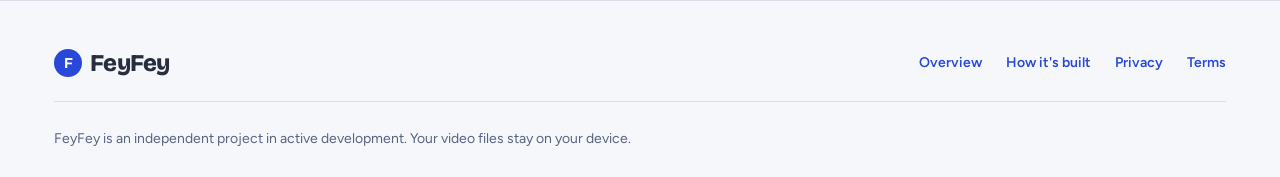
==== commit cf6574b5: "Show the actual interface, answer the obvious questions, share one mark with the app The site descri" ====
--- a/developer.html
+++ b/developer.html
@@ -5,10 +5,10 @@
 <meta name="viewport" content="width=device-width, initial-scale=1">
 <title>How FeyFey is built — architecture, scheduling and data boundaries</title>
 <meta name="description" content="The engineering behind FeyFey: a local-first storage model, an SM-2 derived spacing scheduler, row-level security, and the trade-offs behind each decision.">
-<link rel="icon" href='data:image/svg+xml,<svg xmlns="http://www.w3.org/2000/svg" viewBox="0 0 64 64"><rect width="64" height="64" rx="16" fill="%232848d8"/><text x="32" y="45" font-family="Figtree,Arial,sans-serif" font-size="38" font-weight="700" fill="%23fff" text-anchor="middle">F</text></svg>'>
+<link rel="icon" href="assets/favicon.svg">
 <link rel="preconnect" href="https://fonts.googleapis.com">
 <link rel="preconnect" href="https://fonts.gstatic.com" crossorigin>
-<link href="https://fonts.googleapis.com/css2?family=Figtree:wght@400;600;700&display=swap" rel="stylesheet">
+<link href="https://fonts.googleapis.com/css2?family=Bricolage+Grotesque:wght@800&family=Figtree:wght@400;600;700&display=swap" rel="stylesheet">
 <link rel="stylesheet" href="assets/styles.css">
 </head>
 <body>
--- a/assets/styles.css
+++ b/assets/styles.css
@@ -148,10 +148,11 @@
   display: inline-flex;
   align-items: center;
   gap: var(--space-xs);
-  font-size: 22px;
-  font-weight: 700;
+  font-family: "Bricolage Grotesque", var(--font-sans);
+  font-size: 24px;
+  font-weight: 800;
   color: var(--color-ink);
-  letter-spacing: -0.02em;
+  letter-spacing: -0.03em;
 }
 .wordmark:hover { color: var(--color-ink); }
 .wordmark .dot {
@@ -391,3 +392,62 @@
   .site-header .container { flex-wrap: wrap; gap: var(--space-xs); }
   .site-nav { margin-left: 0; width: 100%; }
 }
+
+
+/* ---- Screenshots ---- */
+.shots {
+  display: grid;
+  grid-template-columns: repeat(auto-fit, minmax(300px, 1fr));
+  gap: var(--space-lg);
+  align-items: start;
+}
+.shot { margin: 0; }
+.shot img {
+  width: 100%;
+  height: auto;
+  border: 1px solid var(--color-border);
+  border-radius: var(--radius-lg);
+  box-shadow: var(--shadow-md);
+  background: var(--color-surface-muted);
+}
+.shot figcaption { margin-top: var(--space-sm); }
+
+/* ---- FAQ ---- */
+.faq {
+  border-top: 1px solid var(--color-border);
+}
+.faq details {
+  border-bottom: 1px solid var(--color-border);
+}
+.faq summary {
+  display: flex;
+  align-items: flex-start;
+  gap: var(--space-sm);
+  padding: var(--space-sm) 0;
+  cursor: pointer;
+  font-weight: 600;
+  color: var(--color-ink-strong);
+  list-style: none;
+}
+.faq summary::-webkit-details-marker { display: none; }
+.faq summary::after {
+  content: "+";
+  margin-left: auto;
+  flex: none;
+  font-weight: 400;
+  font-size: 22px;
+  line-height: 24px;
+  color: var(--color-primary);
+}
+.faq details[open] summary::after { content: "\2212"; }
+.faq summary:hover { color: var(--color-primary); }
+.faq summary:focus-visible {
+  outline: 3px solid var(--color-focus-ring);
+  outline-offset: 2px;
+  border-radius: var(--radius-md);
+}
+.faq details > p {
+  margin: 0 0 var(--space-sm);
+  max-width: 68ch;
+  color: var(--color-slate);
+}
